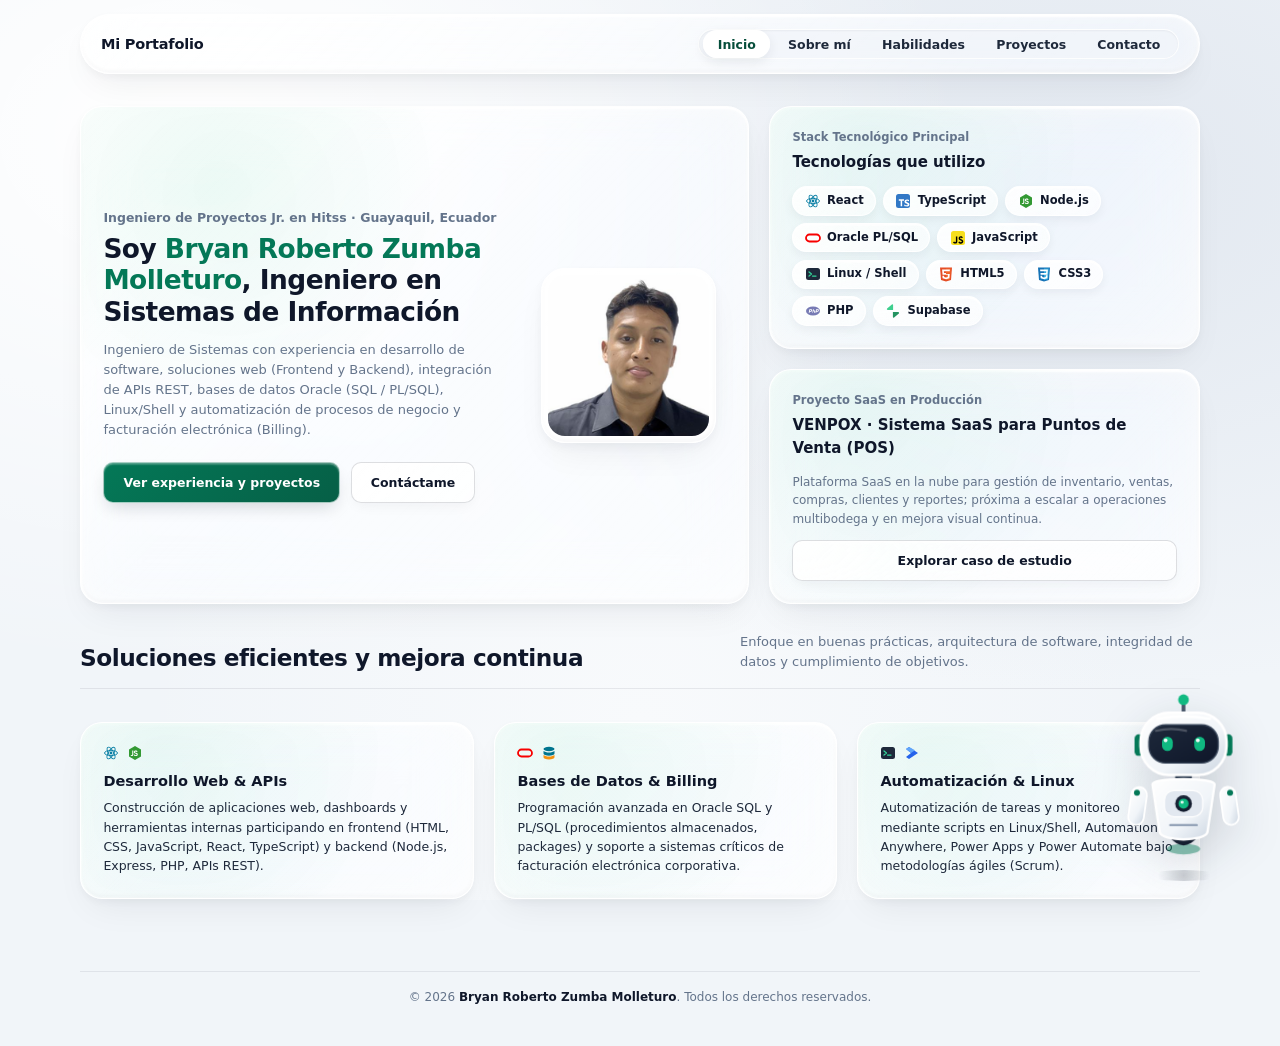
==== index.html @ f0f78675 "Publicacion de primera version de portafolio personal" ====
<!DOCTYPE html>
<html lang="es">

<head>
  <meta charset="UTF-8">
  <meta name="viewport" content="width=device-width, initial-scale=1.0">
  <title>Inicio | Bryan Zumba - Ingeniero en Sistemas</title>
  <!-- Hojas de estilo compartidas en todas las páginas -->
  <link rel="stylesheet" href="css/global.css">
  <link rel="stylesheet" href="css/pages.css">
</head>

<body>

  <!-- ====================================================================
       ENCABEZADO Y MENÚ DE NAVEGACIÓN (Idéntico en las 5 páginas)
       ==================================================================== -->
  <header class="site-header">
    <nav class="navbar container" aria-label="Navegación principal">
      <a href="index.html" class="logo">Mi Portafolio</a>

      <!-- Botón menú hamburguesa para dispositivos móviles -->
      <button class="menu-toggle" id="menu-toggle" aria-label="Abrir menú" aria-expanded="false">
        <i class="icon icon-menu" aria-hidden="true"></i>
      </button>

      <!-- Lista de enlaces a las 5 vistas del proyecto -->
      <ul class="nav-menu" id="nav-menu">
        <li><a href="index.html" class="nav-link active">Inicio</a></li>
        <li><a href="about.html" class="nav-link">Sobre mí</a></li>
        <li><a href="skills.html" class="nav-link">Habilidades</a></li>
        <li><a href="projects.html" class="nav-link">Proyectos</a></li>
        <li><a href="contact.html" class="nav-link">Contacto</a></li>
      </ul>
    </nav>
  </header>

  <!-- ====================================================================
       CONTENIDO PRINCIPAL DE LA PÁGINA DE INICIO (DISEÑO BENTO GRID)
       ==================================================================== -->
  <main class="container">
    <!-- Fila Superior del Bento Grid -->
    <section class="bento-hero-grid">
      <!-- Módulo Bento Principal: Presentación y Foto de Perfil -->
      <article class="bento-card bento-main-profile">
        <div class="hero-content">
          <p class="hero-role-sub">Ingeniero de Proyectos Jr. en Hitss · Guayaquil, Ecuador</p>
          <h1 class="hero-title">Soy <span>Bryan Roberto Zumba Molleturo</span>, Ingeniero en Sistemas de Información</h1>
          <p class="hero-description">
            Ingeniero de Sistemas con experiencia en desarrollo de software, soluciones web (Frontend y Backend),
            integración de APIs REST, bases de datos Oracle (SQL / PL/SQL), Linux/Shell y automatización de procesos
            de negocio y facturación electrónica (Billing).
          </p>
          <div class="hero-actions">
            <a href="projects.html" class="btn btn-primary">Ver experiencia y proyectos</a>
            <a href="contact.html" class="btn btn-outline">Contáctame</a>
          </div>
        </div>

        <div class="hero-visual">
          <img src="assets/img/FOTOPERFIL.png" alt="Ilustración de perfil de Bryan Roberto Zumba Molleturo"
            class="hero-avatar">
        </div>
      </article>

      <!-- Columna Derecha del Bento: Stack Principal con Logos + Proyecto Destacado -->
      <div class="bento-side-column">
        <article class="bento-card">
          <p class="bento-label">Stack Tecnológico Principal</p>
          <h2 class="bento-title">Tecnologías que utilizo</h2>
          <div class="tech-Wall">
            <span class="badge"><i class="tech-logo logo-react"></i> React</span>
            <span class="badge"><i class="tech-logo logo-ts"></i> TypeScript</span>
            <span class="badge"><i class="tech-logo logo-node"></i> Node.js</span>
            <span class="badge"><i class="tech-logo logo-oracle"></i> Oracle PL/SQL</span>
            <span class="badge"><i class="tech-logo logo-js"></i> JavaScript</span>
            <span class="badge"><i class="tech-logo logo-linux"></i> Linux / Shell</span>
            <span class="badge"><i class="tech-logo logo-html"></i> HTML5</span>
            <span class="badge"><i class="tech-logo logo-css"></i> CSS3</span>
            <span class="badge"><i class="tech-logo logo-php"></i> PHP</span>
            <span class="badge"><i class="tech-logo logo-supabase"></i> Supabase</span>
          </div>
        </article>

        <article class="bento-card">
          <p class="bento-label">Proyecto SaaS en Producción</p>
          <h2 class="bento-title">VENPOX · Sistema SaaS para Puntos de Venta (POS)</h2>
          <p style="font-size: 12px; color: var(--color-text-muted); margin-bottom: 0.75rem;">
            Plataforma SaaS en la nube para gestión de inventario, ventas, compras, clientes y reportes; próxima a escalar a operaciones multibodega y en mejora visual continua.
          </p>
          <a href="projects.html" class="btn btn-outline" style="width: 100%;">Explorar caso de estudio</a>
        </article>
      </div>
    </section>

    <!-- Fila Inferior del Bento: 3 Áreas de Especialidad -->
    <section class="section" style="padding-top: 0.5rem;">
      <div class="section-header">
        <h2 class="section-title">Soluciones eficientes y mejora continua</h2>
        <p class="section-subtitle">
          Enfoque en buenas prácticas, arquitectura de software, integridad de datos y cumplimiento de objetivos.
        </p>
      </div>

      <div class="highlights-grid">
        <article class="highlight-card">
          <div class="highlight-top">
            <i class="tech-logo logo-react"></i>
            <i class="tech-logo logo-node"></i>
          </div>
          <h3 class="highlight-title">Desarrollo Web & APIs</h3>
          <p>
            Construcción de aplicaciones web, dashboards y herramientas internas participando en frontend
            (HTML, CSS, JavaScript, React, TypeScript) y backend (Node.js, Express, PHP, APIs REST).
          </p>
        </article>

        <article class="highlight-card">
          <div class="highlight-top">
            <i class="tech-logo logo-oracle"></i>
            <i class="tech-logo logo-mysql"></i>
          </div>
          <h3 class="highlight-title">Bases de Datos & Billing</h3>
          <p>
            Programación avanzada en Oracle SQL y PL/SQL (procedimientos almacenados, packages) y soporte
            a sistemas críticos de facturación electrónica corporativa.
          </p>
        </article>

        <article class="highlight-card">
          <div class="highlight-top">
            <i class="tech-logo logo-linux"></i>
            <i class="tech-logo logo-power"></i>
          </div>
          <h3 class="highlight-title">Automatización & Linux</h3>
          <p>
            Automatización de tareas y monitoreo mediante scripts en Linux/Shell, Automation Anywhere,
            Power Apps y Power Automate bajo metodologías ágiles (Scrum).
          </p>
        </article>
      </div>
    </section>
  </main>

  <!-- ====================================================================
       PIE DE PÁGINA (Idéntico en las 5 páginas)
       ==================================================================== -->
  <footer class="site-footer">
    <div class="container footer-content">
      <p>© <span id="current-year"></span> <strong>Bryan Roberto Zumba Molleturo</strong>. Todos los derechos reservados.</p>
    </div>
  </footer>

  <!-- Script global compartido -->
  <script src="js/main.js"></script>
</body>

</html>
---- css/global.css ----
/* ==========================================================================
   GLOBAL.CSS - Diseño Editorial / Bento Liquid Glass + Logos de Tecnologías
   Escala tipográfica compacta (PC: 13.5px | Móvil: 12px base, 14px títulos, 10px menores)
   ========================================================================== */

/* --------------------------------------------------------------------------
   1. VARIABLES CSS (Custom Properties)
   -------------------------------------------------------------------------- */
:root {
  /* Fondo y textos neutros limpios */
  --color-bg: #f1f5f9;
  --color-secondary: #0f172a;
  --color-text: #1e293b;
  --color-text-muted: #64748b;

  /* Acentos Esmeralda sobrios (sin efecto neón) */
  --color-primary: #047857;
  --color-primary-bright: #059669;
  --color-primary-dark: #064e3b;
  --color-primary-light: rgba(4, 120, 87, 0.08);

  /* Superficies iOS Liquid Glass (Cristal blanco translúcido neutro) */
  --glass-surface: linear-gradient(
    135deg,
    rgba(255, 255, 255, 0.78) 0%,
    rgba(255, 255, 255, 0.50) 55%,
    rgba(255, 255, 255, 0.68) 100%
  );
  --glass-surface-hover: linear-gradient(
    135deg,
    rgba(255, 255, 255, 0.90) 0%,
    rgba(255, 255, 255, 0.65) 55%,
    rgba(240, 253, 244, 0.78) 100%
  );
  --glass-pill: linear-gradient(
    135deg,
    rgba(255, 255, 255, 0.88) 0%,
    rgba(255, 255, 255, 0.60) 100%
  );
  --glass-border-outer: rgba(255, 255, 255, 0.94);
  --glass-blur: blur(26px) saturate(190%);

  /* Bisel 3D de Cristal Líquido iOS */
  --glass-rim-3d:
    0 16px 36px -12px rgba(15, 23, 42, 0.08),
    0 4px 10px rgba(15, 23, 42, 0.04),
    inset 0 2px 2px rgba(255, 255, 255, 1),
    inset 1.5px 0 2px rgba(255, 255, 255, 0.85),
    inset 0 -2px 4px rgba(15, 23, 42, 0.04),
    inset -1px -1px 2px rgba(255, 255, 255, 0.8),
    inset 0 0 20px rgba(255, 255, 255, 0.45);

  --glass-rim-3d-hover:
    0 22px 44px -12px rgba(15, 23, 42, 0.12),
    0 6px 16px rgba(15, 23, 42, 0.06),
    inset 0 2.5px 3px rgba(255, 255, 255, 1),
    inset 2px 0 2px rgba(255, 255, 255, 0.95),
    inset 0 -2px 4px rgba(15, 23, 42, 0.05),
    inset -1.5px -1.5px 3px rgba(255, 255, 255, 0.9),
    inset 0 0 26px rgba(255, 255, 255, 0.65);

  /* Colores de canales y estados */
  --color-whatsapp: #16a34a;
  --color-linkedin: #0a66c2;
  --color-email: #ea580c;
  --color-success: #065f46;
  --color-error: #b91c1c;

  /* Tipografía */
  --font-main: -apple-system, BlinkMacSystemFont, 'SF Pro Display', 'Segoe UI', system-ui, sans-serif;

  /* Medidas y bordes curvos */
  --max-width: 1120px;
  --radius-sm: 12px;
  --radius-md: 22px;
  --radius-lg: 28px;
  --transition: all 0.28s cubic-bezier(0.22, 1, 0.36, 1);
}

/* --------------------------------------------------------------------------
   2. RESET Y FONDO NEUTRO LIMPIO
   -------------------------------------------------------------------------- */
* {
  margin: 0;
  padding: 0;
  box-sizing: border-box;
}

html {
  scroll-behavior: smooth;
}

body {
  font-family: var(--font-main);
  font-size: 13.5px;
  background-color: var(--color-bg);
  background-image:
    radial-gradient(at 15% 15%, #ffffff 0px, transparent 50%),
    radial-gradient(at 85% 20%, #e2e8f0 0px, transparent 50%),
    radial-gradient(at 50% 80%, #f8fafc 0px, transparent 55%);
  background-attachment: fixed;
  color: var(--color-text);
  line-height: 1.55;
  display: flex;
  flex-direction: column;
  min-height: 100vh;
  position: relative;
  overflow-x: hidden;
}

main {
  flex: 1;
}

img {
  max-width: 100%;
  display: block;
}

a {
  text-decoration: none;
  color: inherit;
  transition: var(--transition);
}

ul {
  list-style: none;
}

.container {
  width: 90%;
  max-width: var(--max-width);
  margin: 0 auto;
}

.section {
  padding: 2.5rem 0 3.5rem 0;
}

/* --------------------------------------------------------------------------
   3. ICONOS UI (<i class="icon ..."></i>) Y LOGOS DE TECNOLOGÍAS (<i class="tech-logo ..."></i>)
   -------------------------------------------------------------------------- */
i.icon {
  display: inline-block;
  width: 1.15em;
  height: 1.15em;
  vertical-align: -0.2em;
  background-color: currentColor;
  -webkit-mask-repeat: no-repeat;
  mask-repeat: no-repeat;
  -webkit-mask-position: center;
  mask-position: center;
  -webkit-mask-size: contain;
  mask-size: contain;
  flex-shrink: 0;
}

i.icon-menu {
  -webkit-mask-image: url("data:image/svg+xml,%3Csvg xmlns='http://www.w3.org/2000/svg' viewBox='0 0 24 24' fill='none' stroke='black' stroke-width='2.3' stroke-linecap='round'%3E%3Cpath d='M4 7h16M4 12h16M4 17h16'/%3E%3C/svg%3E");
  mask-image: url("data:image/svg+xml,%3Csvg xmlns='http://www.w3.org/2000/svg' viewBox='0 0 24 24' fill='none' stroke='black' stroke-width='2.3' stroke-linecap='round'%3E%3Cpath d='M4 7h16M4 12h16M4 17h16'/%3E%3C/svg%3E");
}

i.icon-close {
  -webkit-mask-image: url("data:image/svg+xml,%3Csvg xmlns='http://www.w3.org/2000/svg' viewBox='0 0 24 24' fill='none' stroke='black' stroke-width='2.3' stroke-linecap='round'%3E%3Cpath d='M6 6l12 12M18 6L6 18'/%3E%3C/svg%3E");
  mask-image: url("data:image/svg+xml,%3Csvg xmlns='http://www.w3.org/2000/svg' viewBox='0 0 24 24' fill='none' stroke='black' stroke-width='2.3' stroke-linecap='round'%3E%3Cpath d='M6 6l12 12M18 6L6 18'/%3E%3C/svg%3E");
}

i.icon-location {
  -webkit-mask-image: url("data:image/svg+xml,%3Csvg xmlns='http://www.w3.org/2000/svg' viewBox='0 0 24 24' fill='none' stroke='black' stroke-width='2.1' stroke-linecap='round' stroke-linejoin='round'%3E%3Cpath d='M12 21s-7-5.7-7-11a7 7 0 1 1 14 0c0 5.3-7 11-7 11z'/%3E%3Ccircle cx='12' cy='10' r='2.5'/%3E%3C/svg%3E");
  mask-image: url("data:image/svg+xml,%3Csvg xmlns='http://www.w3.org/2000/svg' viewBox='0 0 24 24' fill='none' stroke='black' stroke-width='2.1' stroke-linecap='round' stroke-linejoin='round'%3E%3Cpath d='M12 21s-7-5.7-7-11a7 7 0 1 1 14 0c0 5.3-7 11-7 11z'/%3E%3Ccircle cx='12' cy='10' r='2.5'/%3E%3C/svg%3E");
}

i.icon-globe {
  -webkit-mask-image: url("data:image/svg+xml,%3Csvg xmlns='http://www.w3.org/2000/svg' viewBox='0 0 24 24' fill='none' stroke='black' stroke-width='2' stroke-linecap='round' stroke-linejoin='round'%3E%3Ccircle cx='12' cy='12' r='9'/%3E%3Cpath d='M3.6 9h16.8M3.6 15h16.8M12 3a14 14 0 0 1 0 18M12 3a14 14 0 0 0 0 18'/%3E%3C/svg%3E");
  mask-image: url("data:image/svg+xml,%3Csvg xmlns='http://www.w3.org/2000/svg' viewBox='0 0 24 24' fill='none' stroke='black' stroke-width='2' stroke-linecap='round' stroke-linejoin='round'%3E%3Ccircle cx='12' cy='12' r='9'/%3E%3Cpath d='M3.6 9h16.8M3.6 15h16.8M12 3a14 14 0 0 1 0 18M12 3a14 14 0 0 0 0 18'/%3E%3C/svg%3E");
}

i.icon-bolt {
  -webkit-mask-image: url("data:image/svg+xml,%3Csvg xmlns='http://www.w3.org/2000/svg' viewBox='0 0 24 24' fill='none' stroke='black' stroke-width='2.1' stroke-linecap='round' stroke-linejoin='round'%3E%3Cpolygon points='13 2 3 14 12 14 11 22 21 10 12 10 13 2'/%3E%3C/svg%3E");
  mask-image: url("data:image/svg+xml,%3Csvg xmlns='http://www.w3.org/2000/svg' viewBox='0 0 24 24' fill='none' stroke='black' stroke-width='2.1' stroke-linecap='round' stroke-linejoin='round'%3E%3Cpolygon points='13 2 3 14 12 14 11 22 21 10 12 10 13 2'/%3E%3C/svg%3E");
}

i.icon-whatsapp {
  -webkit-mask-image: url("data:image/svg+xml,%3Csvg xmlns='http://www.w3.org/2000/svg' viewBox='0 0 24 24' fill='none' stroke='black' stroke-width='2' stroke-linecap='round' stroke-linejoin='round'%3E%3Cpath d='M3 21l1.65-3.8a9 9 0 1 1 3.4 2.9L3 21'/%3E%3Cpath d='M9 10a.5.5 0 0 0 1 0V9a.5.5 0 0 0-1 0v1a5 5 0 0 0 5 5h1a.5.5 0 0 0 0-1h-1a.5.5 0 0 0 0 1'/%3E%3C/svg%3E");
  mask-image: url("data:image/svg+xml,%3Csvg xmlns='http://www.w3.org/2000/svg' viewBox='0 0 24 24' fill='none' stroke='black' stroke-width='2' stroke-linecap='round' stroke-linejoin='round'%3E%3Cpath d='M3 21l1.65-3.8a9 9 0 1 1 3.4 2.9L3 21'/%3E%3Cpath d='M9 10a.5.5 0 0 0 1 0V9a.5.5 0 0 0-1 0v1a5 5 0 0 0 5 5h1a.5.5 0 0 0 0-1h-1a.5.5 0 0 0 0 1'/%3E%3C/svg%3E");
}

i.icon-linkedin {
  -webkit-mask-image: url("data:image/svg+xml,%3Csvg xmlns='http://www.w3.org/2000/svg' viewBox='0 0 24 24' fill='none' stroke='black' stroke-width='2.1' stroke-linecap='round' stroke-linejoin='round'%3E%3Cpath d='M16 8a6 6 0 0 1 6 6v7h-4v-7a2 2 0 0 0-2-2 2 2 0 0 0-2 2v7h-4v-7a6 6 0 0 1 6-6z'/%3E%3Crect x='2' y='9' width='4' height='12'/%3E%3Ccircle cx='4' cy='4' r='2'/%3E%3C/svg%3E");
  mask-image: url("data:image/svg+xml,%3Csvg xmlns='http://www.w3.org/2000/svg' viewBox='0 0 24 24' fill='none' stroke='black' stroke-width='2.1' stroke-linecap='round' stroke-linejoin='round'%3E%3Cpath d='M16 8a6 6 0 0 1 6 6v7h-4v-7a2 2 0 0 0-2-2 2 2 0 0 0-2 2v7h-4v-7a6 6 0 0 1 6-6z'/%3E%3Crect x='2' y='9' width='4' height='12'/%3E%3Ccircle cx='4' cy='4' r='2'/%3E%3C/svg%3E");
}

i.icon-mail {
  -webkit-mask-image: url("data:image/svg+xml,%3Csvg xmlns='http://www.w3.org/2000/svg' viewBox='0 0 24 24' fill='none' stroke='black' stroke-width='2' stroke-linecap='round' stroke-linejoin='round'%3E%3Crect x='2' y='4' width='20' height='16' rx='3'/%3E%3Cpath d='m22 7-10 6L2 7'/%3E%3C/svg%3E");
  mask-image: url("data:image/svg+xml,%3Csvg xmlns='http://www.w3.org/2000/svg' viewBox='0 0 24 24' fill='none' stroke='black' stroke-width='2' stroke-linecap='round' stroke-linejoin='round'%3E%3Crect x='2' y='4' width='20' height='16' rx='3'/%3E%3Cpath d='m22 7-10 6L2 7'/%3E%3C/svg%3E");
}

i.icon-chevron-left {
  -webkit-mask-image: url("data:image/svg+xml,%3Csvg xmlns='http://www.w3.org/2000/svg' viewBox='0 0 24 24' fill='none' stroke='black' stroke-width='2.4' stroke-linecap='round' stroke-linejoin='round'%3E%3Cpath d='m15 18-6-6 6-6'/%3E%3C/svg%3E");
  mask-image: url("data:image/svg+xml,%3Csvg xmlns='http://www.w3.org/2000/svg' viewBox='0 0 24 24' fill='none' stroke='black' stroke-width='2.4' stroke-linecap='round' stroke-linejoin='round'%3E%3Cpath d='m15 18-6-6 6-6'/%3E%3C/svg%3E");
}

i.icon-chevron-right {
  -webkit-mask-image: url("data:image/svg+xml,%3Csvg xmlns='http://www.w3.org/2000/svg' viewBox='0 0 24 24' fill='none' stroke='black' stroke-width='2.4' stroke-linecap='round' stroke-linejoin='round'%3E%3Cpath d='m9 18 6-6-6-6'/%3E%3C/svg%3E");
  mask-image: url("data:image/svg+xml,%3Csvg xmlns='http://www.w3.org/2000/svg' viewBox='0 0 24 24' fill='none' stroke='black' stroke-width='2.4' stroke-linecap='round' stroke-linejoin='round'%3E%3Cpath d='m9 18 6-6-6-6'/%3E%3C/svg%3E");
}

/* Logos vectoriales a color para cada tecnología (<i class="tech-logo ..."></i>) */
i.tech-logo {
  display: inline-block;
  width: 16px;
  height: 16px;
  vertical-align: -0.25em;
  background-repeat: no-repeat;
  background-position: center;
  background-size: contain;
  flex-shrink: 0;
}

/* HTML5 */
i.logo-html {
  background-image: url("data:image/svg+xml,%3Csvg xmlns='http://www.w3.org/2000/svg' viewBox='0 0 32 32'%3E%3Cpath fill='%23E44D26' d='M6 28L4 3h24l-2 25-10 3-10-3z'/%3E%3Cpath fill='%23F16529' d='M16 28.5l8-2.2 1.7-21.3H16v23.5z'/%3E%3Cpath fill='%23FFF' d='M16 14h-4l-.3-3.5H16V7H8.2l.9 10.5H16V14zm0 9l-3.6-1-.2-2.5H8.8l.4 5.2 6.8 1.9V23zm0-9v3.5h3.8l-.4 4.5-3.4 1v3.6l6.8-1.9.7-8.7H16zm0-7v3.5h7.5l.3-3.5H16z'/%3E%3C/svg%3E");
}

/* CSS3 */
i.logo-css {
  background-image: url("data:image/svg+xml,%3Csvg xmlns='http://www.w3.org/2000/svg' viewBox='0 0 32 32'%3E%3Cpath fill='%231572B6' d='M6 28L4 3h24l-2 25-10 3-10-3z'/%3E%3Cpath fill='%2333A9DC' d='M16 28.5l8-2.2 1.7-21.3H16v23.5z'/%3E%3Cpath fill='%23FFF' d='M16 14h4.2l.3-3.5H16V7h7.8l-.8 10.5H16V14zm0 9l3.5-1 .3-3.5h3.4l-.5 6.2-6.7 1.9V23zm0-9v3.5H9.2l-.3-3.5H16zm0 9v3.6l-6.7-1.9-.4-5.2h3.4l.2 2.5 3.5 1zM16 7v3.5H8.5L8.2 7H16z'/%3E%3C/svg%3E");
}

/* JavaScript */
i.logo-js {
  background-image: url("data:image/svg+xml,%3Csvg xmlns='http://www.w3.org/2000/svg' viewBox='0 0 32 32'%3E%3Crect width='28' height='28' x='2' y='2' rx='5' fill='%23F7DF1E'/%3E%3Cpath fill='%23000' d='M18.8 22.8c.6 1 1.4 1.7 2.8 1.7 1.2 0 2-.6 2-1.4 0-1-.8-1.3-2.1-1.9l-.7-.3c-2.1-.9-3.5-2-3.5-4.4 0-2.2 1.7-3.9 4.3-3.9 1.9 0 3.2.7 4.2 2.4l-2.3 1.5c-.5-.9-1-1.3-1.9-1.3-.9 0-1.4.6-1.4 1.3 0 .9.5 1.3 1.8 1.8l.7.3c2.5 1.1 3.9 2.2 3.9 4.6 0 2.6-2.1 4.1-4.8 4.1-2.7 0-4.4-1.3-5.3-3l2.3-1.5zm-10.3.3c.4.8.8 1.4 1.8 1.4.9 0 1.5-.4 1.5-1.8V13h2.8v9.8c0 3-1.7 4.4-4.3 4.4-2.3 0-3.6-1.2-4.3-2.6l2.5-1.5z'/%3E%3C/svg%3E");
}

/* TypeScript */
i.logo-ts {
  background-image: url("data:image/svg+xml,%3Csvg xmlns='http://www.w3.org/2000/svg' viewBox='0 0 32 32'%3E%3Crect width='28' height='28' x='2' y='2' rx='5' fill='%233178C6'/%3E%3Cpath fill='%23FFF' d='M18.6 23.1v3c.6.3 1.4.5 2.3.6.9.1 1.8.2 2.7.2 1 0 1.9-.1 2.7-.4.8-.3 1.4-.7 1.9-1.3.5-.6.7-1.4.7-2.3 0-.7-.1-1.3-.4-1.8-.3-.5-.7-.9-1.2-1.3-.5-.3-1.2-.7-2.1-1l-1.1-.4c-.6-.2-1-.5-1.3-.7-.2-.2-.4-.5-.4-.9 0-.4.2-.7.5-.9.3-.2.8-.3 1.4-.3.7 0 1.4.1 2 .3.6.2 1.2.4 1.7.8v-2.9c-.5-.2-1.1-.4-1.8-.5-.7-.1-1.5-.2-2.3-.2-1.5 0-2.7.4-3.6 1.1-.9.7-1.3 1.7-1.3 3 0 1 .3 1.8.8 2.4.6.6 1.4 1.2 2.6 1.6l1.1.4c.7.2 1.1.5 1.4.7.3.2.4.6.4 1 0 .4-.2.8-.5 1-.4.2-.9.4-1.7.4-.8 0-1.6-.1-2.3-.4-.8-.3-1.4-.6-2-1.1zm-11-7.8h3.7v11.3h3V15.3H18v-2.6H7.6v2.6z'/%3E%3C/svg%3E");
}

/* React */
i.logo-react {
  background-image: url("data:image/svg+xml,%3Csvg xmlns='http://www.w3.org/2000/svg' viewBox='0 0 32 32'%3E%3Ccircle cx='16' cy='16' r='2.8' fill='%23087EA4'/%3E%3Cg fill='none' stroke='%23087EA4' stroke-width='1.8'%3E%3Cellipse rx='13' ry='5.2' cx='16' cy='16'/%3E%3Cellipse rx='13' ry='5.2' cx='16' cy='16' transform='rotate(60 16 16)'/%3E%3Cellipse rx='13' ry='5.2' cx='16' cy='16' transform='rotate(120 16 16)'/%3E%3C/g%3E%3C/svg%3E");
}

/* Tailwind CSS */
i.logo-tailwind {
  background-image: url("data:image/svg+xml,%3Csvg xmlns='http://www.w3.org/2000/svg' viewBox='0 0 32 32'%3E%3Cpath fill='%2306B6D4' d='M16 8c-4.3 0-7 2.1-8 6.3 1.6-2.1 3.5-2.9 5.6-2.4 1.2.3 2.1 1.2 3.1 2.2 1.6 1.6 3.4 3.4 7.3 3.4 4.3 0 7-2.1 8-6.3-1.6 2.1-3.5 2.9-5.6 2.4-1.2-.3-2.1-1.2-3.1-2.2C21.7 9.8 19.9 8 16 8zM8 17.5c-4.3 0-7 2.1-8 6.3 1.6-2.1 3.5-2.9 5.6-2.4 1.2.3 2.1 1.2 3.1 2.2 1.6 1.6 3.4 3.4 7.3 3.4 4.3 0 7-2.1 8-6.3-1.6 2.1-3.5 2.9-5.6 2.4-1.2-.3-2.1-1.2-3.1-2.2-1.6-1.6-3.4-3.4-7.3-3.4z'/%3E%3C/svg%3E");
}

/* Node.js */
i.logo-node {
  background-image: url("data:image/svg+xml,%3Csvg xmlns='http://www.w3.org/2000/svg' viewBox='0 0 32 32'%3E%3Cpath fill='%23339933' d='M16 2L4 9v14l12 7 12-7V9L16 2z'/%3E%3Cpath fill='%23FFF' d='M17.5 22c-2.2 0-3.6-1-4.1-2.7l2-.5c.3 1 1 1.5 2.1 1.5 1.2 0 1.9-.5 1.9-1.4 0-.7-.5-1.1-1.8-1.4l-1-.3c-1.9-.5-2.9-1.4-2.9-3 0-1.8 1.5-3.1 3.7-3.1 1.9 0 3.3.9 3.8 2.5l-1.9.6c-.3-.9-.9-1.4-1.9-1.4-1 0-1.7.5-1.7 1.3 0 .7.5 1 1.7 1.3l1 .3c2.1.5 3.1 1.4 3.1 3.1 0 2-1.6 3.2-4 3.2zm-7-10.8h2v7.6c0 2.2-1.2 3.4-3.2 3.4-.7 0-1.3-.1-1.8-.4l.4-1.6c.3.2.7.3 1.1.3.9 0 1.5-.5 1.5-1.6v-7.7z'/%3E%3C/svg%3E");
}

/* APIs REST / Express */
i.logo-api {
  background-image: url("data:image/svg+xml,%3Csvg xmlns='http://www.w3.org/2000/svg' viewBox='0 0 32 32'%3E%3Crect width='28' height='28' x='2' y='2' rx='6' fill='%230F172A'/%3E%3Cpath fill='none' stroke='%2310B981' stroke-width='2.4' stroke-linecap='round' stroke-linejoin='round' d='M11 11l-5 5 5 5m10-10l5 5-5 5m-3-12l-4 14'/%3E%3C/svg%3E");
}

/* PHP */
i.logo-php {
  background-image: url("data:image/svg+xml,%3Csvg xmlns='http://www.w3.org/2000/svg' viewBox='0 0 32 32'%3E%3Cellipse cx='16' cy='16' rx='14' ry='9' fill='%23777BB4'/%3E%3Cpath fill='%23FFF' d='M7.5 19.5l1.3-7h3.2c1.6 0 2.5.9 2.2 2.4-.3 1.6-1.4 2.5-3.1 2.5H9.6l-.4 2.1H7.5zm2.4-3.5h1.1c.8 0 1.3-.4 1.5-1.1.1-.7-.2-1.1-1-1.1h-1.1L9.9 16zm4.8 3.5l1.3-7h1.7l-.5 2.5h1.6c1.3 0 1.9.7 1.6 2l-.5 2.5h-1.8l.4-2.2c.1-.6-.1-.9-.7-.9h-1.3l-.6 3.1h-1.2zm6.2 0l1.3-7h3.2c1.6 0 2.5.9 2.2 2.4-.3 1.6-1.4 2.5-3.1 2.5H23l-.4 2.1h-1.7zm2.4-3.5h1.1c.8 0 1.3-.4 1.5-1.1.1-.7-.2-1.1-1-1.1h-1.1l-.5 2.2z'/%3E%3C/svg%3E");
}

/* Java */
i.logo-java {
  background-image: url("data:image/svg+xml,%3Csvg xmlns='http://www.w3.org/2000/svg' viewBox='0 0 32 32'%3E%3Cpath fill='%235382A1' d='M11.6 23.2c-2.4.7 1.5 2.1 4.6.8 1.2-.4 2.9-.9 2.9-.9-1.2.6-2.7.9-4.3 1-3.1.2-6.6-.4-3.2-.9zm-1.2-3.4c-2.7.6 1.6 2 5.2.9 1.5-.3 3.1-.9 3.1-.9-1.3.5-2.9.8-4.7.9-3.6.2-6.8-.3-3.6-.9zm11.8 5.9c-3.9 1.1-10.1 1-13.2.2-.8-.2-.3-.6.5-.6 2.8.6 7.8.8 12.2-.2.8-.2 1.1.3.5.6zM23 18.8c1.1-.9 2.2-1.8 1.6-2.5-.5-.6-1.8-.5-2.8-.2l-.4 1.3c.8-.3 1.8-.3 1.8.3 0 .4-.4.8-.9 1.1h.7z'/%3E%3Cpath fill='%23E76F00' d='M17.5 3c1.8 2.2-1.8 4.2-2.7 6.3-.7 1.5.5 3.1 2.1 4.7-.9-1.8-2.8-3.4-1.3-5.6 1.1-1.6 3.5-3.1 1.9-5.4zm-3.6 5.8c-1.5 1.8.8 3.6 1.8 5.2.8 1.2-.2 2.5-.2 2.5s2.1-1.2 1.4-2.9c-.6-1.5-3.3-2.9-3-4.8z'/%3E%3C/svg%3E");
}

/* Python */
i.logo-python {
  background-image: url("data:image/svg+xml,%3Csvg xmlns='http://www.w3.org/2000/svg' viewBox='0 0 32 32'%3E%3Cpath fill='%233776AB' d='M15.8 3c-5.4 0-5.1 2.3-5.1 2.3v2.4h5.2v.8H7.8S3 8.1 3 13.5s4.2 5.2 4.2 5.2h2.5v-2.6s-.1-3.1 3-3.1h5.2s2.9.1 2.9-2.8V5.6S21.3 3 15.8 3zm-2.8 1.6c.5 0 1 .4 1 1s-.4 1-1 1-1-.4-1-1 .5-1 1-1z'/%3E%3Cpath fill='%23FFD43B' d='M16.2 29c5.4 0 5.1-2.3 5.1-2.3v-2.4h-5.2v-.8h8.1s4.8.4 4.8-5-4.2-5.2-4.2-5.2h-2.5v2.6s.1 3.1-3 3.1h-5.2s-2.9-.1-2.9 2.8v4.6s-.5 2.6 5 2.6zm2.8-1.6c-.5 0-1-.4-1-1s.4-1 1-1 1 .4 1 1-.5 1-1 1z'/%3E%3C/svg%3E");
}

/* Oracle SQL & PL/SQL */
i.logo-oracle {
  background-image: url("data:image/svg+xml,%3Csvg xmlns='http://www.w3.org/2000/svg' viewBox='0 0 32 32'%3E%3Crect x='2' y='9' width='28' height='14' rx='7' fill='none' stroke='%23F80000' stroke-width='3.6'/%3E%3C/svg%3E");
}

/* MySQL */
i.logo-mysql {
  background-image: url("data:image/svg+xml,%3Csvg xmlns='http://www.w3.org/2000/svg' viewBox='0 0 32 32'%3E%3Cellipse cx='16' cy='8' rx='11' ry='4.5' fill='%2300758F'/%3E%3Cpath fill='%2300758F' d='M5 12v5c0 2.5 4.9 4.5 11 4.5s11-2 11-4.5v-5c-2.2 1.8-6.3 3-11 3s-8.8-1.2-11-3z'/%3E%3Cpath fill='%23F29111' d='M5 20v4.5C5 27 9.9 29 16 29s11-2 11-4.5V20c-2.2 1.8-6.3 3-11 3s-8.8-1.2-11-3z'/%3E%3C/svg%3E");
}

/* MongoDB */
i.logo-mongodb {
  background-image: url("data:image/svg+xml,%3Csvg xmlns='http://www.w3.org/2000/svg' viewBox='0 0 32 32'%3E%3Cpath fill='%2347A248' d='M16 2c-.5 1.8-7.5 6.8-7.5 14.5 0 6.2 4.6 10.3 6.8 11.5l.7 2 .7-2c2.2-1.2 6.8-5.3 6.8-11.5C23.5 8.8 16.5 3.8 16 2z'/%3E%3Cpath fill='%23A6D8A8' d='M16 5v23' stroke='%23E8F5E9' stroke-width='1.4'/%3E%3C/svg%3E");
}

/* Supabase */
i.logo-supabase {
  background-image: url("data:image/svg+xml,%3Csvg xmlns='http://www.w3.org/2000/svg' viewBox='0 0 32 32'%3E%3Cpath fill='%23249361' d='M18.2 28.8c-.8 1-2.4.4-2.4-.9V18h10.6c1.5 0 2.4 1.8 1.4 3l-9.6 7.8z'/%3E%3Cpath fill='%233ECF8E' d='M13.8 3.2c.8-1 2.4-.4 2.4.9V14H5.6c-1.5 0-2.4-1.8-1.4-3l9.6-7.8z'/%3E%3C/svg%3E");
}

/* Linux / Shell */
i.logo-linux {
  background-image: url("data:image/svg+xml,%3Csvg xmlns='http://www.w3.org/2000/svg' viewBox='0 0 32 32'%3E%3Crect width='28' height='24' x='2' y='4' rx='5' fill='%231E293B'/%3E%3Cpath fill='none' stroke='%2334D399' stroke-width='2.5' stroke-linecap='round' stroke-linejoin='round' d='M8 12l5 4-5 4m7 0h7'/%3E%3C/svg%3E");
}

/* Automation Anywhere / RPA */
i.logo-automation {
  background-image: url("data:image/svg+xml,%3Csvg xmlns='http://www.w3.org/2000/svg' viewBox='0 0 32 32'%3E%3Crect width='28' height='28' x='2' y='2' rx='6' fill='%23EA580C'/%3E%3Cpath fill='%23FFF' d='M16 7l8 18h-3.6l-1.8-4.2h-5.2L11.6 25H8l8-18zm0 5.5L14.2 17h3.6L16 12.5z'/%3E%3C/svg%3E");
}

/* Power Apps & Power Automate */
i.logo-power {
  background-image: url("data:image/svg+xml,%3Csvg xmlns='http://www.w3.org/2000/svg' viewBox='0 0 32 32'%3E%3Cpath fill='%232563EB' d='M4 8l10 8-10 8 6 4 18-12L10 4 4 8z'/%3E%3Cpath fill='%2360A5FA' d='M4 8l10 8 8-5.5L10 4 4 8z'/%3E%3C/svg%3E");
}

/* Arquitectura Hexagonal */
i.logo-arch {
  background-image: url("data:image/svg+xml,%3Csvg xmlns='http://www.w3.org/2000/svg' viewBox='0 0 32 32'%3E%3Cpolygon points='16,2 28,9 28,23 16,30 4,23 4,9' fill='none' stroke='%23047857' stroke-width='3'/%3E%3Cpolygon points='16,8 23,12 23,20 16,24 9,20 9,12' fill='%2310B981'/%3E%3C/svg%3E");
}

/* --------------------------------------------------------------------------
   4. ENCABEZADOS EDITORIALES (Alineados a la izquierda, cero aspecto genérico)
   -------------------------------------------------------------------------- */
.section-header {
  display: flex;
  justify-content: space-between;
  align-items: flex-end;
  flex-wrap: wrap;
  gap: 1rem;
  margin-bottom: 2rem;
  padding-bottom: 1rem;
  border-bottom: 1px solid rgba(15, 23, 42, 0.08);
  text-align: left;
}

.section-tag {
  display: none;
}

.section-title {
  font-size: 1.45rem;
  color: var(--color-secondary);
  line-height: 1.2;
  letter-spacing: -0.02em;
  margin-bottom: 0;
}

.section-subtitle {
  color: var(--color-text-muted);
  font-size: 13px;
  max-width: 460px;
}

/* Botones Liquid Glass sobrios */
.btn {
  display: inline-flex;
  align-items: center;
  justify-content: center;
  gap: 0.45rem;
  padding: 0.6rem 1.2rem;
  border-radius: 10px;
  font-weight: 600;
  font-size: 12.5px;
  cursor: pointer;
  border: 1px solid rgba(255, 255, 255, 0.65);
  transition: var(--transition);
}

.btn-primary {
  background: linear-gradient(135deg, #047857 0%, #065f46 100%);
  color: #ffffff;
  box-shadow:
    0 8px 18px -6px rgba(15, 23, 42, 0.2),
    inset 0 1.5px 1.5px rgba(255, 255, 255, 0.35);
}

.btn-primary:hover {
  background: linear-gradient(135deg, #065f46 0%, #064e3b 100%);
  transform: translateY(-2px);
  box-shadow:
    0 12px 22px -6px rgba(15, 23, 42, 0.26),
    inset 0 1.5px 2px rgba(255, 255, 255, 0.45);
}

.btn-outline {
  background: var(--glass-pill);
  backdrop-filter: var(--glass-blur);
  -webkit-backdrop-filter: var(--glass-blur);
  border: 1px solid rgba(15, 23, 42, 0.14);
  color: var(--color-secondary);
  box-shadow:
    0 6px 14px -4px rgba(15, 23, 42, 0.05),
    inset 0 1.5px 1.5px rgba(255, 255, 255, 0.95);
}

.btn-outline:hover {
  background: rgba(255, 255, 255, 0.95);
  border-color: var(--color-primary);
  color: var(--color-primary-dark);
  transform: translateY(-2px);
}

/* Badges de cristal líquido con soporte para logo de tecnología */
.badge {
  display: inline-flex;
  align-items: center;
  gap: 0.4rem;
  background: var(--glass-pill);
  backdrop-filter: blur(14px);
  -webkit-backdrop-filter: blur(14px);
  border: 1px solid rgba(255, 255, 255, 0.95);
  box-shadow:
    0 4px 10px rgba(15, 23, 42, 0.05),
    inset 0 1.5px 1px rgba(255, 255, 255, 1);
  color: var(--color-secondary);
  font-size: 11.5px;
  font-weight: 600;
  padding: 0.3rem 0.7rem;
  border-radius: 999px;
}

.badge i.icon {
  color: var(--color-primary);
}

/* --------------------------------------------------------------------------
   5. ENCABEZADO FLOTANTE ESTILO iOS LIQUID GLASS
   -------------------------------------------------------------------------- */
.site-header {
  position: sticky;
  top: 14px;
  z-index: 100;
  width: 92%;
  max-width: var(--max-width);
  margin: 14px auto 0 auto;
  border-radius: 999px;
  background: linear-gradient(
    135deg,
    rgba(255, 255, 255, 0.72) 0%,
    rgba(255, 255, 255, 0.45) 100%
  );
  backdrop-filter: var(--glass-blur);
  -webkit-backdrop-filter: var(--glass-blur);
  border: 1px solid var(--glass-border-outer);
  box-shadow: var(--glass-rim-3d);
}

.navbar {
  display: flex;
  justify-content: space-between;
  align-items: center;
  height: 58px;
  padding: 0 1.25rem;
  width: 100%;
}

.logo {
  display: inline-flex;
  align-items: center;
  font-size: 14.5px;
  font-weight: 700;
  color: var(--color-secondary);
  letter-spacing: -0.2px;
}

.nav-menu {
  display: flex;
  align-items: center;
  gap: 0.25rem;
  background: rgba(241, 245, 249, 0.65);
  padding: 0.25rem;
  border-radius: 999px;
  border: 1px solid rgba(255, 255, 255, 0.85);
  box-shadow: inset 0 1px 2px rgba(15, 23, 42, 0.05);
}

.nav-link {
  font-weight: 600;
  font-size: 12.5px;
  color: var(--color-text);
  padding: 0.35rem 0.85rem;
  border-radius: 999px;
}

.nav-link:hover {
  color: var(--color-primary-dark);
  background: rgba(255, 255, 255, 0.65);
}

.nav-link.active {
  color: var(--color-primary-dark);
  font-weight: 700;
  background: rgba(255, 255, 255, 0.96);
  border: 1px solid rgba(255, 255, 255, 1);
  box-shadow:
    0 4px 12px rgba(15, 23, 42, 0.08),
    inset 0 1.5px 1px rgba(255, 255, 255, 1);
}

.menu-toggle {
  display: none;
  align-items: center;
  justify-content: center;
  width: 42px;
  height: 42px;
  background: var(--glass-pill);
  backdrop-filter: blur(14px);
  -webkit-backdrop-filter: blur(14px);
  border: 1px solid rgba(255, 255, 255, 0.9);
  border-radius: 50%;
  font-size: 1.2rem;
  cursor: pointer;
  color: var(--color-secondary);
  box-shadow: inset 0 1.5px 1px rgba(255, 255, 255, 0.95);
}

/* --------------------------------------------------------------------------
   6. PIE DE PÁGINA (Minimalista, centrado y sutil)
   -------------------------------------------------------------------------- */
.site-footer {
  width: 90%;
  max-width: var(--max-width);
  margin: 1rem auto 1.5rem auto;
  padding: 1rem 0;
  border-top: 1px solid rgba(15, 23, 42, 0.08);
  color: var(--color-text-muted);
  font-size: 12px;
  text-align: center;
}

.footer-content {
  width: 100%;
  margin: 0;
  display: flex;
  justify-content: center;
  align-items: center;
}

.site-footer strong {
  color: var(--color-secondary);
  font-weight: 600;
}

/* --------------------------------------------------------------------------
   7. ANIMACIÓN SCROLL REVEAL (IntersectionObserver en main.js)
   -------------------------------------------------------------------------- */
.reveal-item {
  opacity: 0;
  transform: translateY(18px) scale(0.985);
  transition:
    opacity 0.55s cubic-bezier(0.22, 1, 0.36, 1),
    transform 0.55s cubic-bezier(0.22, 1, 0.36, 1);
  will-change: opacity, transform;
}

.reveal-item.reveal-visible {
  opacity: 1;
  transform: translateY(0) scale(1);
}

/* --------------------------------------------------------------------------
   8. VISOR LIGHTBOX LIQUID GLASS (Para ampliar imágenes de proyectos)
   -------------------------------------------------------------------------- */
.lightbox-overlay {
  position: fixed;
  inset: 0;
  z-index: 999;
  background: rgba(15, 23, 42, 0.55);
  backdrop-filter: blur(18px) saturate(180%);
  -webkit-backdrop-filter: blur(18px) saturate(180%);
  display: flex;
  align-items: center;
  justify-content: center;
  padding: 1.5rem;
  opacity: 0;
  visibility: hidden;
  transition: opacity 0.28s ease, visibility 0.28s ease;
}

.lightbox-overlay.open {
  opacity: 1;
  visibility: visible;
}

.lightbox-content {
  position: relative;
  max-width: 980px;
  width: 95%;
  background: var(--glass-surface-hover);
  backdrop-filter: var(--glass-blur);
  -webkit-backdrop-filter: var(--glass-blur);
  border: 1px solid rgba(255, 255, 255, 0.95);
  border-radius: var(--radius-md);
  box-shadow: 0 28px 60px rgba(15, 23, 42, 0.35);
  padding: 0.85rem;
  transform: scale(0.94) translateY(10px);
  transition: transform 0.3s cubic-bezier(0.22, 1, 0.36, 1);
}

.lightbox-overlay.open .lightbox-content {
  transform: scale(1) translateY(0);
}

.lightbox-header {
  display: flex;
  justify-content: space-between;
  align-items: center;
  padding: 0.25rem 0.5rem 0.65rem 0.5rem;
}

.lightbox-caption {
  font-size: 13px;
  font-weight: 700;
  color: var(--color-secondary);
}

.lightbox-close {
  width: 32px;
  height: 32px;
  border-radius: 50%;
  border: 1px solid rgba(15, 23, 42, 0.12);
  background: rgba(255, 255, 255, 0.9);
  color: var(--color-secondary);
  display: inline-flex;
  align-items: center;
  justify-content: center;
  cursor: pointer;
  transition: var(--transition);
}

.lightbox-close:hover {
  background: var(--color-primary);
  color: #ffffff;
  border-color: var(--color-primary);
}

.lightbox-img {
  width: 100%;
  max-height: 70vh;
  object-fit: contain;
  border-radius: 12px;
  background: #ffffff;
  border: 1px solid rgba(15, 23, 42, 0.08);
}

.lightbox-desc {
  margin-top: 0.6rem;
  padding: 0.5rem 0.65rem;
  font-size: 12px;
  color: var(--color-text-muted);
  background: rgba(255, 255, 255, 0.7);
  border-radius: 8px;
}

/* --------------------------------------------------------------------------
   9. ROBOT DE CUERPO COMPLETO INTERACTIVO (Levitando libre, sin burbuja de chat)
   -------------------------------------------------------------------------- */
.interactive-robot-stage {
  position: fixed;
  bottom: 18px;
  right: 24px;
  z-index: 95;
  width: 145px;
  height: 195px;
  pointer-events: none;
  display: flex;
  flex-direction: column;
  align-items: center;
  justify-content: center;
}

.robot-full-svg {
  width: 145px;
  height: 185px;
  overflow: visible;
  animation: robotHoverFloat 3.4s ease-in-out infinite;
  filter: drop-shadow(0 14px 22px rgba(15, 23, 42, 0.16));
}

@keyframes robotHoverFloat {
  0%, 100% {
    transform: translateY(0);
  }
  50% {
    transform: translateY(-9px);
  }
}

/* Sombra en el suelo que se encoge cuando el robot sube */
.robot-ground-shadow {
  width: 68px;
  height: 11px;
  border-radius: 50%;
  background: radial-gradient(circle, rgba(15, 23, 42, 0.2) 0%, transparent 75%);
  animation: robotShadowPulse 3.4s ease-in-out infinite;
  margin-top: -4px;
}

@keyframes robotShadowPulse {
  0%, 100% {
    transform: scaleX(1);
    opacity: 0.85;
  }
  50% {
    transform: scaleX(0.75);
    opacity: 0.45;
  }
}

.robot-head-group,
.robot-visor-group,
.robot-eyes-group,
.robot-antenna-group,
.robot-torso-group,
.robot-arms-group {
  transition: transform 0.09s ease-out;
  will-change: transform;
  transform-origin: center;
}

/* Parpadeo natural de los ojos LED */
.robot-eye {
  transform-origin: center;
  transition: transform 0.14s ease, fill 0.2s ease;
}

.robot-blinking .robot-eye {
  transform: scaleY(0.1);
}

/* Reacción sutil de energía cuando el cursor pasa sobre botones o enlaces */
.robot-Alert .robot-antenna-light,
.robot-Alert .robot-core-light {
  fill: #34d399;
  filter: drop-shadow(0 0 6px rgba(16, 185, 129, 0.9));
}

.robot-Alert .robot-eye {
  fill: #34d399;
}

@media (max-width: 768px) {
  .interactive-robot-stage {
    bottom: 10px;
    right: 10px;
    width: 95px;
    height: 128px;
  }

  .robot-full-svg {
    width: 95px;
    height: 122px;
  }

  .robot-ground-shadow {
    width: 44px;
  }
}

/* --------------------------------------------------------------------------
   7. DISEÑO RESPONSIVO GLOBAL (Celulares y Tablets)
   -------------------------------------------------------------------------- */
@media (max-width: 768px) {
  body {
    font-size: 12px;
    line-height: 1.5;
  }

  .section {
    padding: 1.75rem 0 2.25rem 0;
  }

  .section-header {
    flex-direction: column;
    align-items: flex-start;
    gap: 0.35rem;
    margin-bottom: 1.35rem;
    padding-bottom: 0.75rem;
  }

  .section-title {
    font-size: 16px;
  }

  .section-subtitle {
    font-size: 12px;
  }

  /* Floating Dock Centrado en Móvil con encabezado "Mi Portafolio" visible */
  .site-header {
    top: 10px;
    width: fit-content;
    max-width: 96%;
    margin: 10px auto 0 auto;
    padding: 0.45rem 0.55rem 0.3rem 0.55rem;
    border-radius: 22px;
  }

  .navbar {
    height: auto;
    padding: 0;
    width: auto;
    flex-direction: column;
    justify-content: center;
    align-items: center;
    gap: 0.3rem;
  }

  .logo {
    display: inline-flex;
    font-size: 12.5px;
    font-weight: 700;
  }

  .menu-toggle {
    display: none !important;
  }

  .nav-menu {
    display: flex !important;
    flex-direction: row;
    position: static;
    width: auto;
    background: rgba(241, 245, 249, 0.65);
    backdrop-filter: none;
    -webkit-backdrop-filter: none;
    border: 1px solid rgba(255, 255, 255, 0.85);
    border-radius: 999px;
    padding: 0.18rem;
    box-shadow: none;
    gap: 0.12rem;
  }

  .nav-link {
    font-size: 10.8px;
    padding: 0.32rem 0.58rem;
    white-space: nowrap;
  }

  .btn {
    font-size: 11px;
    padding: 0.5rem 1rem;
  }

  .badge {
    font-size: 10px;
    padding: 0.22rem 0.55rem;
  }

  i.tech-logo {
    width: 13px;
    height: 13px;
  }

  .site-footer {
    font-size: 10.5px;
    padding: 1.25rem 0;
  }

  .footer-brand {
    font-size: 12px;
  }

  .footer-links {
    font-size: 10.5px;
  }

  .footer-content {
    flex-direction: column;
    text-align: center;
  }
}
---- css/pages.css ----
/* ==========================================================================
   PAGES.CSS - Diseño Bento Grid, Showcase de Proyecto y Matriz de Tecnologías
   ========================================================================== */

/* --------------------------------------------------------------------------
   TARJETAS CON ÓPTICA LIQUID GLASS (Cristal blanco translúcido + bisel 3D)
   -------------------------------------------------------------------------- */
.bento-card,
.highlight-card,
.about-card,
.credential-card,
.skill-category,
.project-card,
.channel-card,
.contact-form-card {
  position: relative;
  overflow: hidden;
  background: var(--glass-surface);
  backdrop-filter: var(--glass-blur);
  -webkit-backdrop-filter: var(--glass-blur);
  border: 1px solid var(--glass-border-outer);
  border-radius: var(--radius-md);
  box-shadow: var(--glass-rim-3d);
  transition: var(--transition);
}

.bento-card::before,
.highlight-card::before,
.about-card::before,
.credential-card::before,
.skill-category::before,
.project-card::before,
.channel-card::before,
.contact-form-card::before {
  content: '';
  position: absolute;
  inset: 0;
  background: radial-gradient(
    460px circle at var(--mouse-x, 20%) var(--mouse-y, 15%),
    rgba(16, 185, 129, 0.08),
    transparent 50%
  );
  pointer-events: none;
  z-index: 0;
}

.bento-card > *,
.highlight-card > *,
.about-card > *,
.credential-card > *,
.skill-category > *,
.project-card > *,
.channel-card > *,
.contact-form-card > * {
  position: relative;
  z-index: 1;
}

.bento-card:hover,
.highlight-card:hover,
.about-card:hover,
.credential-card:hover,
.skill-category:hover,
.project-card:hover,
.channel-card:hover {
  background: var(--glass-surface-hover);
  transform: translateY(-3px);
  box-shadow: var(--glass-rim-3d-hover);
}

/* --------------------------------------------------------------------------
   1. INICIO (index.html) - DISEÑO BENTO GRID ASIMÉTRICO
   -------------------------------------------------------------------------- */
.bento-hero-grid {
  display: grid;
  grid-template-columns: 1.55fr 1fr;
  gap: 1.25rem;
  padding: 2rem 0 1.25rem 0;
}

/* Módulo Bento Principal (Presentación + Foto) */
.bento-main-profile {
  padding: 2rem;
  display: grid;
  grid-template-columns: 1.35fr 0.65fr;
  align-items: center;
  gap: 1.5rem;
}

.hero-role-sub {
  font-size: 12.5px;
  font-weight: 600;
  color: var(--color-text-muted);
  margin-bottom: 0.35rem;
}

.hero-title {
  font-size: 1.65rem;
  color: var(--color-secondary);
  line-height: 1.2;
  margin-bottom: 0.75rem;
  letter-spacing: -0.02em;
}

.hero-title span {
  color: var(--color-primary);
}

.hero-description {
  font-size: 13px;
  color: var(--color-text-muted);
  margin-bottom: 1.35rem;
}

.hero-actions {
  display: flex;
  flex-wrap: wrap;
  gap: 0.65rem;
}

.hero-visual {
  display: flex;
  justify-content: center;
}

.hero-avatar {
  width: 175px;
  height: 175px;
  border-radius: 24px;
  object-fit: cover;
  padding: 6px;
  background: rgba(255, 255, 255, 0.85);
  border: 1px solid rgba(255, 255, 255, 1);
  box-shadow: var(--glass-rim-3d);
}

/* Columna Derecha del Bento en Inicio (Stack Principal + Info Rápida) */
.bento-side-column {
  display: flex;
  flex-direction: column;
  gap: 1.25rem;
}

.bento-card {
  padding: 1.4rem;
}

.bento-label {
  font-size: 11.5px;
  font-weight: 600;
  color: var(--color-text-muted);
  margin-bottom: 0.25rem;
}

.bento-title {
  font-size: 15px;
  font-weight: 700;
  color: var(--color-secondary);
  margin-bottom: 0.75rem;
}

.tech-Wall {
  display: flex;
  flex-wrap: wrap;
  gap: 0.45rem;
}

/* Mosaico inferior de 3 pilares en Inicio */
.highlights-grid {
  display: grid;
  grid-template-columns: 1.15fr 1fr 1fr;
  gap: 1.25rem;
}

.highlight-card {
  padding: 1.4rem;
  font-size: 12.5px;
}

.highlight-top {
  display: flex;
  align-items: center;
  gap: 0.45rem;
  margin-bottom: 0.55rem;
}

.highlight-title {
  font-size: 14.5px;
  font-weight: 700;
  color: var(--color-secondary);
  margin-bottom: 0.35rem;
}

/* --------------------------------------------------------------------------
   2. SOBRE MÍ (about.html) - CREDENCIALES + LÍNEA DE TIEMPO
   -------------------------------------------------------------------------- */
.credentials-strip {
  display: grid;
  grid-template-columns: repeat(3, 1fr);
  gap: 1.15rem;
  margin-bottom: 1.5rem;
}

.credential-card {
  padding: 1.2rem 1.35rem;
  display: flex;
  flex-direction: column;
  justify-content: space-between;
  gap: 0.35rem;
}

.credential-kicker {
  font-size: 11.5px;
  font-weight: 600;
  color: var(--color-text-muted);
}

.credential-title {
  font-size: 14px;
  font-weight: 700;
  color: var(--color-secondary);
}

.credential-sub {
  font-size: 12px;
  color: var(--color-text-muted);
}

.about-grid {
  display: grid;
  grid-template-columns: 0.9fr 1.1fr;
  gap: 1.5rem;
  align-items: start;
}

.about-card {
  padding: 1.5rem;
}

.about-card h3 {
  color: var(--color-secondary);
  font-size: 15px;
  margin-bottom: 0.85rem;
  border-bottom: 1px solid rgba(15, 23, 42, 0.08);
  padding-bottom: 0.45rem;
}

.about-card p {
  font-size: 12.8px;
  margin-bottom: 0.85rem;
}

.timeline-list {
  display: flex;
  flex-direction: column;
  gap: 0.9rem;
}

.timeline-item {
  position: relative;
  border-left: 2px solid var(--color-primary);
  padding: 0.55rem 0.9rem;
  background: rgba(255, 255, 255, 0.55);
  border-radius: 0 var(--radius-sm) var(--radius-sm) 0;
  border-top: 1px solid rgba(255, 255, 255, 0.85);
}

.timeline-date {
  font-size: 11px;
  font-weight: 700;
  color: var(--color-primary-dark);
}

.timeline-role {
  font-size: 13.5px;
  font-weight: 700;
  color: var(--color-secondary);
  margin: 0.1rem 0;
}

.timeline-place {
  font-size: 12px;
  color: var(--color-text-muted);
}

.timeline-item p {
  font-size: 12px;
  margin-bottom: 0;
}

/* --------------------------------------------------------------------------
   3. HABILIDADES (skills.html) - MATRIZ DE TECNOLOGÍAS CON LOGOS (SIN BARRAS)
   -------------------------------------------------------------------------- */
.skills-bento-grid {
  display: grid;
  grid-template-columns: 1fr 1fr;
  gap: 1.35rem;
}

.skill-category {
  padding: 1.5rem;
}

.skill-category.full-width {
  grid-column: 1 / -1;
}

.skill-category-header {
  display: flex;
  justify-content: space-between;
  align-items: center;
  margin-bottom: 1rem;
  padding-bottom: 0.5rem;
  border-bottom: 1px solid rgba(15, 23, 42, 0.08);
}

.skill-category h3 {
  color: var(--color-secondary);
  font-size: 15px;
  margin-bottom: 0;
}

.skill-count {
  font-size: 11px;
  font-weight: 700;
  color: var(--color-primary);
  background: rgba(4, 120, 87, 0.1);
  padding: 0.2rem 0.55rem;
  border-radius: 999px;
}

/* Cuadrícula de tarjetas de tecnología con su logo oficial */
.tech-cards-grid {
  display: grid;
  grid-template-columns: repeat(auto-fill, minmax(175px, 1fr));
  gap: 0.65rem;
}

.tech-item-card {
  display: flex;
  align-items: center;
  gap: 0.65rem;
  padding: 0.6rem 0.75rem;
  background: rgba(255, 255, 255, 0.68);
  border: 1px solid rgba(255, 255, 255, 0.95);
  border-radius: 12px;
  box-shadow: 0 2px 6px rgba(15, 23, 42, 0.03);
  transition: var(--transition);
}

.tech-item-card:hover {
  background: #ffffff;
  border-color: rgba(4, 120, 87, 0.3);
  transform: translateY(-2px);
}

.tech-item-card i.tech-logo {
  width: 22px;
  height: 22px;
}

.tech-item-info {
  display: flex;
  flex-direction: column;
  line-height: 1.25;
}

.tech-item-name {
  font-size: 12.5px;
  font-weight: 700;
  color: var(--color-secondary);
}

.tech-item-tag {
  font-size: 10.5px;
  color: var(--color-text-muted);
}

/* --------------------------------------------------------------------------
   4. PROYECTOS (projects.html) - DISEÑO SHOWCASE HORIZONTAL (CASO DE ESTUDIO)
   -------------------------------------------------------------------------- */
.projects-grid {
  display: flex;
  flex-direction: column;
  gap: 1.75rem;
}

/* Tarjeta horizontal de 2 columnas para que el proyecto luzca como un Caso de Estudio real */
.project-card.showcase-card {
  display: grid;
  grid-template-columns: 1.25fr 1fr;
  align-items: stretch;
}

/* Marco estilo ventana de aplicación para la imagen del proyecto */
.project-preview-frame {
  background: rgba(15, 23, 42, 0.04);
  padding: 1rem;
  display: flex;
  flex-direction: column;
  justify-content: center;
  border-right: 1px solid rgba(255, 255, 255, 0.85);
}

.window-bar {
  display: flex;
  align-items: center;
  gap: 0.4rem;
  background: rgba(255, 255, 255, 0.85);
  padding: 0.4rem 0.75rem;
  border-radius: 10px 10px 0 0;
  border: 1px solid rgba(255, 255, 255, 0.95);
  border-bottom: none;
}

.window-dot {
  width: 8px;
  height: 8px;
  border-radius: 50%;
  background-color: #cbd5e1;
}

.window-dot:nth-child(1) { background-color: #f87171; }
.window-dot:nth-child(2) { background-color: #fbbf24; }
.window-dot:nth-child(3) { background-color: #34d399; }

.window-url {
  margin-left: 0.5rem;
  font-size: 10.5px;
  font-weight: 600;
  color: var(--color-text-muted);
  flex: 1;
  white-space: nowrap;
  overflow: hidden;
  text-overflow: ellipsis;
}

.carousel-counter {
  font-size: 10px;
  font-weight: 700;
  color: var(--color-primary-dark);
  background: rgba(4, 120, 87, 0.1);
  padding: 0.12rem 0.5rem;
  border-radius: 999px;
}

/* Contenedor del Carrusel de Imágenes del Proyecto */
.project-carousel {
  position: relative;
  width: 100%;
  background: #ffffff;
  border-radius: 0 0 10px 10px;
  border: 1px solid rgba(255, 255, 255, 0.95);
  box-shadow: 0 8px 20px rgba(15, 23, 42, 0.06);
  overflow: hidden;
}

.carousel-track {
  position: relative;
  width: 100%;
}

.carousel-slide {
  display: none;
  width: 100%;
  animation: fadeSlide 0.32s ease;
}

.carousel-slide.active {
  display: block;
}

@keyframes fadeSlide {
  from {
    opacity: 0.35;
    transform: scale(0.99);
  }
  to {
    opacity: 1;
    transform: scale(1);
  }
}

.project-img {
  width: 100%;
  height: auto;
  max-height: 290px;
  object-fit: contain;
  background: #ffffff;
  cursor: zoom-in;
  transition: transform 0.28s ease;
}

.project-img:hover {
  transform: scale(1.01);
}

/* Botones Anterior / Siguiente del Carrusel en Cristal Líquido */
.carousel-btn {
  position: absolute;
  top: 50%;
  transform: translateY(-50%);
  z-index: 5;
  width: 32px;
  height: 32px;
  border-radius: 50%;
  background: rgba(255, 255, 255, 0.85);
  backdrop-filter: blur(10px);
  -webkit-backdrop-filter: blur(10px);
  border: 1px solid rgba(15, 23, 42, 0.12);
  box-shadow: 0 4px 12px rgba(15, 23, 42, 0.12);
  color: var(--color-secondary);
  display: inline-flex;
  align-items: center;
  justify-content: center;
  cursor: pointer;
  transition: var(--transition);
}

.carousel-btn:hover {
  background: var(--color-primary);
  color: #ffffff;
  border-color: var(--color-primary);
  transform: translateY(-50%) scale(1.06);
}

.carousel-btn.prev {
  left: 0.6rem;
}

.carousel-btn.next {
  right: 0.6rem;
}

/* Puntos indicadores inferiores del carrusel */
.carousel-dots {
  display: flex;
  justify-content: center;
  align-items: center;
  gap: 0.4rem;
  margin-top: 0.55rem;
}

.carousel-dot {
  width: 7px;
  height: 7px;
  border-radius: 999px;
  border: none;
  background: rgba(15, 23, 42, 0.2);
  cursor: pointer;
  padding: 0;
  transition: var(--transition);
}

.carousel-dot.active {
  width: 20px;
  background: var(--color-primary);
}

/* Pie descriptivo de la captura de pantalla del proyecto */
.project-img-caption {
  margin-top: 0.65rem;
  padding: 0.55rem 0.75rem;
  background: rgba(255, 255, 255, 0.72);
  border: 1px solid rgba(255, 255, 255, 0.92);
  border-radius: 10px;
  font-size: 11.5px;
  color: var(--color-text-muted);
  line-height: 1.45;
}

.project-img-caption strong {
  color: var(--color-secondary);
}

/* Panel desplegable de "Consultar detalles" dentro de la tarjeta del proyecto */
.project-details-drawer {
  grid-column: 1 / -1;
  display: none;
  border-top: 1px solid rgba(15, 23, 42, 0.08);
  background: rgba(255, 255, 255, 0.55);
  padding: 1.35rem 1.75rem;
}

.project-details-drawer.open {
  display: block;
  animation: slideDownDetails 0.28s ease forwards;
}

@keyframes slideDownDetails {
  from {
    opacity: 0;
    transform: translateY(-6px);
  }
  to {
    opacity: 1;
    transform: translateY(0);
  }
}

.details-drawer-grid {
  display: grid;
  grid-template-columns: 1.1fr 0.9fr;
  gap: 1.5rem;
  align-items: start;
}

.details-col h4 {
  font-size: 13.5px;
  font-weight: 700;
  color: var(--color-secondary);
  margin-bottom: 0.5rem;
}

.details-col p {
  font-size: 12.2px;
  color: var(--color-text-muted);
}

.project-body {
  padding: 1.75rem;
  display: flex;
  flex-direction: column;
  justify-content: center;
}

.project-kicker {
  font-size: 11px;
  font-weight: 700;
  text-transform: uppercase;
  letter-spacing: 0.05em;
  color: var(--color-primary);
  margin-bottom: 0.3rem;
}

.project-title {
  font-size: 18px;
  font-weight: 800;
  color: var(--color-secondary);
  margin-bottom: 0.5rem;
}

.project-desc {
  color: var(--color-text-muted);
  font-size: 13px;
  margin-bottom: 1.15rem;
}

.project-tags {
  display: flex;
  flex-wrap: wrap;
  gap: 0.45rem;
  margin-bottom: 1.35rem;
}

.project-links {
  display: flex;
  gap: 0.6rem;
  flex-wrap: wrap;
}

.project-links .btn {
  padding: 0.52rem 0.95rem;
  font-size: 12px;
}

/* --------------------------------------------------------------------------
   5. CONTACTO (contact.html) - DISEÑO BENTO INTEGRADO Y SOBRIO
   -------------------------------------------------------------------------- */
.contact-grid {
  display: grid;
  grid-template-columns: 0.95fr 1.15fr;
  gap: 1.35rem;
  align-items: stretch;
}

.contact-channels {
  display: flex;
  flex-direction: column;
  gap: 0.9rem;
}

/* Tarjeta compacta en fila: icono + datos a la izquierda, acción a la derecha */
.channel-card {
  padding: 1.1rem 1.25rem;
  display: flex;
  flex-direction: row;
  align-items: center;
  justify-content: space-between;
  flex-wrap: wrap;
  gap: 0.85rem;
}

.channel-header {
  display: flex;
  align-items: center;
  gap: 0.8rem;
}

/* Iconos en cristal sobrio (sin colores arcoíris chillones) */
.channel-icon {
  width: 38px;
  height: 38px;
  border-radius: 10px;
  display: flex;
  align-items: center;
  justify-content: center;
  background: rgba(255, 255, 255, 0.85);
  color: var(--color-secondary);
  font-size: 1.05rem;
  border: 1px solid rgba(15, 23, 42, 0.1);
  box-shadow:
    0 4px 10px rgba(15, 23, 42, 0.05),
    inset 0 1px 1px rgba(255, 255, 255, 1);
  flex-shrink: 0;
}

.channel-icon.icon-whatsapp { color: #047857; }
.channel-icon.icon-linkedin { color: #0f172a; }
.channel-icon.icon-email    { color: #047857; }

.channel-title {
  font-size: 13.5px;
  font-weight: 700;
  color: var(--color-secondary);
  line-height: 1.2;
}

.channel-value {
  font-size: 11.5px;
  color: var(--color-text-muted);
  word-break: break-all;
}

.channel-actions {
  display: flex;
  gap: 0.45rem;
  flex-wrap: wrap;
}

/* Botones de canal sobrios y unificados con la identidad Liquid Glass */
.btn-channel {
  padding: 0.42rem 0.85rem;
  font-size: 11.5px;
  border-radius: 9px;
  font-weight: 600;
  background: rgba(255, 255, 255, 0.82);
  color: var(--color-secondary);
  border: 1px solid rgba(15, 23, 42, 0.12);
  box-shadow: inset 0 1px 1px rgba(255, 255, 255, 0.95);
  cursor: pointer;
  transition: var(--transition);
}

.btn-channel:hover {
  background: var(--color-primary);
  color: #ffffff;
  border-color: var(--color-primary);
  transform: translateY(-1px);
}

.btn-copy {
  background: rgba(241, 245, 249, 0.75);
  color: var(--color-text-muted);
}

/* Formulario con fila doble para Nombre + Correo */
.contact-form-card {
  padding: 1.5rem;
}

.contact-form-card h3 {
  color: var(--color-secondary);
  font-size: 15px;
  margin-bottom: 0.25rem;
}

.contact-form-card p {
  color: var(--color-text-muted);
  font-size: 12px;
  margin-bottom: 1.1rem;
}

.form-row {
  display: grid;
  grid-template-columns: 1fr 1fr;
  gap: 0.85rem;
}

.form-group {
  margin-bottom: 0.85rem;
}

.form-group label {
  display: block;
  font-weight: 600;
  font-size: 12px;
  color: var(--color-secondary);
  margin-bottom: 0.3rem;
}

.form-control {
  width: 100%;
  padding: 0.6rem 0.85rem;
  border: 1px solid rgba(255, 255, 255, 0.9);
  border-radius: var(--radius-sm);
  font-family: inherit;
  font-size: 12.5px;
  color: var(--color-text);
  background: rgba(255, 255, 255, 0.65);
  backdrop-filter: blur(12px);
  -webkit-backdrop-filter: blur(12px);
  box-shadow:
    inset 0 1px 3px rgba(15, 23, 42, 0.05),
    0 1px 0 rgba(255, 255, 255, 0.9);
  transition: var(--transition);
}

.form-control:focus {
  outline: none;
  border-color: var(--color-primary);
  background: rgba(255, 255, 255, 0.92);
  box-shadow:
    0 0 0 3px rgba(16, 185, 129, 0.18),
    inset 0 1px 2px rgba(255, 255, 255, 1);
}

textarea.form-control {
  resize: vertical;
  min-height: 95px;
}

.form-actions {
  display: flex;
  gap: 0.6rem;
  flex-wrap: wrap;
}

.form-feedback {
  margin-top: 0.85rem;
  padding: 0.6rem 0.85rem;
  border-radius: var(--radius-sm);
  font-size: 12px;
  font-weight: 600;
  display: none;
  backdrop-filter: blur(12px);
  -webkit-backdrop-filter: blur(12px);
}

.form-feedback.success {
  display: block;
  background-color: rgba(220, 252, 231, 0.88);
  color: var(--color-success);
  border: 1px solid #86efac;
}

.form-feedback.error {
  display: block;
  background-color: rgba(254, 226, 226, 0.88);
  color: var(--color-error);
  border: 1px solid #fca5a5;
}

/* --------------------------------------------------------------------------
   6. ADAPTACIÓN A MÓVILES DE LAS VISTAS
   Escala estricta en móvil: Texto 12px, Títulos 14px (Hero 16px), Menores 10px
   -------------------------------------------------------------------------- */
@media (max-width: 768px) {
  .bento-hero-grid,
  .highlights-grid,
  .credentials-strip,
  .about-grid,
  .skills-bento-grid,
  .project-card.showcase-card,
  .details-drawer-grid,
  .contact-grid,
  .form-row {
    grid-template-columns: 1fr;
    gap: 1rem;
  }

  .bento-main-profile {
    grid-template-columns: 1fr;
    text-align: center;
    padding: 1.25rem;
  }

  .hero-actions {
    justify-content: center;
  }

  .hero-title {
    font-size: 16px;
  }

  .hero-description {
    font-size: 12px;
    margin-bottom: 1rem;
  }

  .hero-avatar {
    width: 135px;
    height: 135px;
    border-radius: 20px;
  }

  .bento-card,
  .highlight-card,
  .about-card,
  .credential-card,
  .skill-category,
  .project-body,
  .channel-card,
  .contact-form-card {
    padding: 1.15rem;
    font-size: 12px;
  }

  .project-preview-frame {
    border-right: none;
    border-bottom: 1px solid rgba(255, 255, 255, 0.85);
    padding: 0.75rem;
  }

  .tech-cards-grid {
    grid-template-columns: 1fr 1fr;
    gap: 0.5rem;
  }

  .tech-item-card {
    padding: 0.5rem 0.6rem;
  }

  .tech-item-card i.tech-logo {
    width: 18px;
    height: 18px;
  }

  .tech-item-name {
    font-size: 11.5px;
  }

  .tech-item-tag {
    font-size: 9.5px;
  }

  .bento-title,
  .highlight-title,
  .credential-title,
  .about-card h3,
  .skill-category h3,
  .project-title,
  .channel-title,
  .contact-form-card h3 {
    font-size: 14px;
  }

  .about-card p,
  .project-desc,
  .contact-form-card p {
    font-size: 12px;
  }

  .timeline-role {
    font-size: 12.5px;
  }

  .timeline-item p {
    font-size: 11.5px;
  }

  .status-pill,
  .bento-label,
  .credential-kicker,
  .timeline-date,
  .timeline-place,
  .channel-value,
  .form-group label,
  .btn-channel,
  .project-links .btn {
    font-size: 10.5px;
  }

  .form-control {
    font-size: 12px;
    padding: 0.5rem 0.75rem;
  }
}
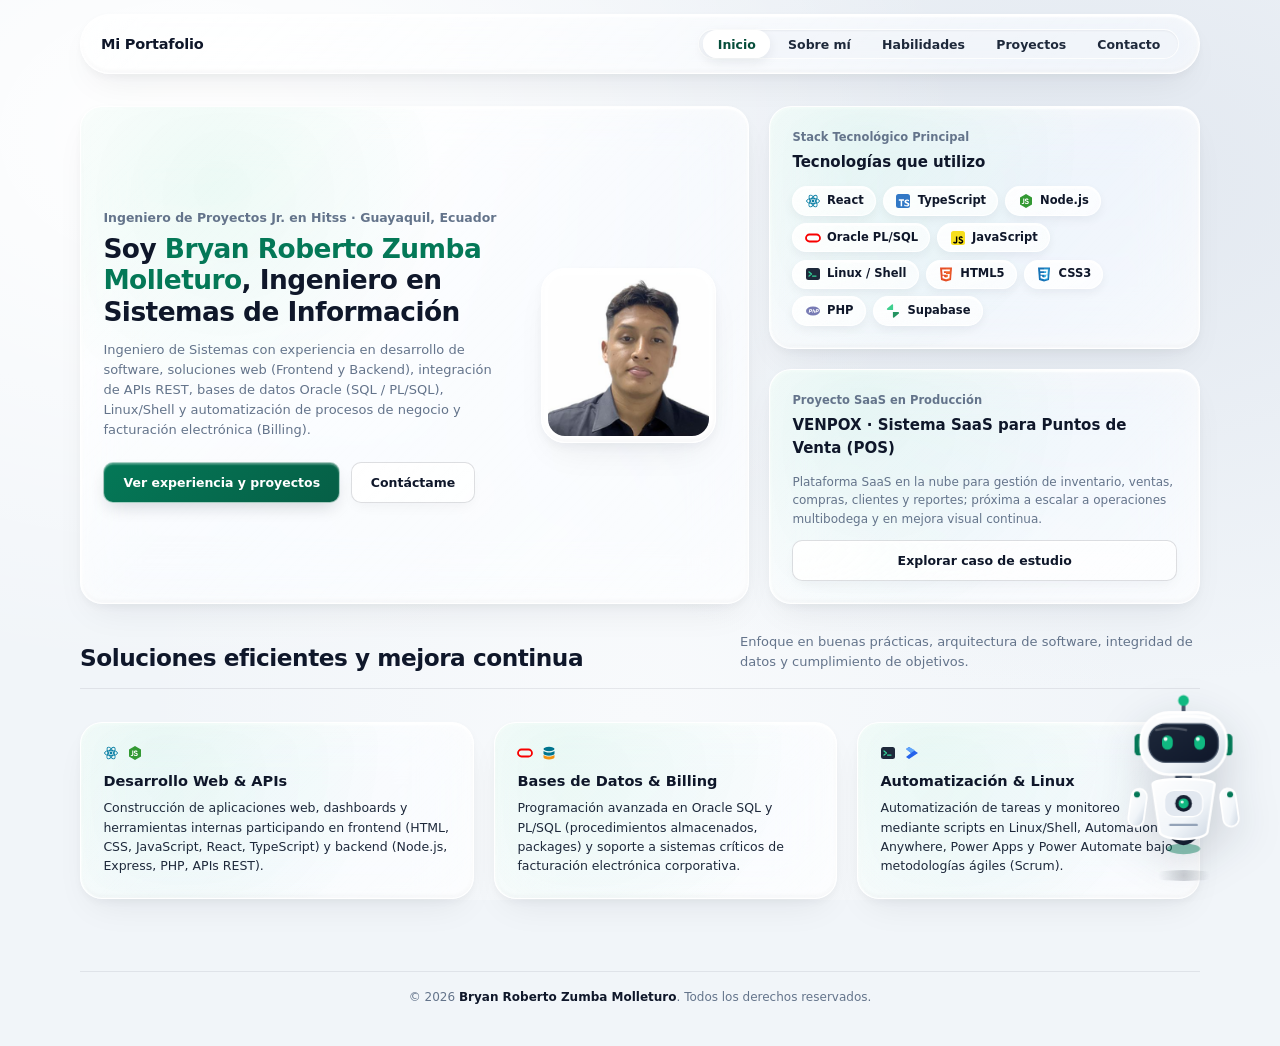
==== commit 6b341473: "Transicion entre navegacion de paginas" ====
--- a/index.html
+++ b/index.html
@@ -5,6 +5,7 @@
   <meta charset="UTF-8">
   <meta name="viewport" content="width=device-width, initial-scale=1.0">
   <title>Inicio | Bryan Zumba - Ingeniero en Sistemas</title>
+  <link rel="icon" type="image/svg+xml" href="assets/img/favicon.svg">
   <!-- Hojas de estilo compartidas en todas las páginas -->
   <link rel="stylesheet" href="css/global.css">
   <link rel="stylesheet" href="css/pages.css">
--- a/css/global.css
+++ b/css/global.css
@@ -88,6 +88,35 @@
 
 html {
   scroll-behavior: smooth;
+  scrollbar-width: thin;
+  scrollbar-color: rgba(4, 120, 87, 0.35) transparent;
+}
+
+::selection {
+  background: rgba(4, 120, 87, 0.16);
+  color: var(--color-secondary);
+}
+
+::-webkit-scrollbar {
+  width: 8px;
+  height: 8px;
+}
+
+::-webkit-scrollbar-track {
+  background: transparent;
+}
+
+::-webkit-scrollbar-thumb {
+  background: rgba(15, 23, 42, 0.18);
+  border-radius: 999px;
+  border: 2px solid transparent;
+  background-clip: content-box;
+}
+
+::-webkit-scrollbar-thumb:hover {
+  background: rgba(4, 120, 87, 0.45);
+  border: 2px solid transparent;
+  background-clip: content-box;
 }
 
 body {
@@ -110,6 +139,24 @@
 
 main {
   flex: 1;
+  animation: pageEnter 0.28s cubic-bezier(0.22, 1, 0.36, 1);
+}
+
+@keyframes pageEnter {
+  from {
+    opacity: 0;
+    transform: translateY(6px);
+  }
+  to {
+    opacity: 1;
+    transform: translateY(0);
+  }
+}
+
+body.page-leaving main {
+  opacity: 0;
+  transform: translateY(4px);
+  transition: opacity 0.16s ease, transform 0.16s ease;
 }
 
 img {
@@ -203,6 +250,16 @@
 i.icon-chevron-right {
   -webkit-mask-image: url("data:image/svg+xml,%3Csvg xmlns='http://www.w3.org/2000/svg' viewBox='0 0 24 24' fill='none' stroke='black' stroke-width='2.4' stroke-linecap='round' stroke-linejoin='round'%3E%3Cpath d='m9 18 6-6-6-6'/%3E%3C/svg%3E");
   mask-image: url("data:image/svg+xml,%3Csvg xmlns='http://www.w3.org/2000/svg' viewBox='0 0 24 24' fill='none' stroke='black' stroke-width='2.4' stroke-linecap='round' stroke-linejoin='round'%3E%3Cpath d='m9 18 6-6-6-6'/%3E%3C/svg%3E");
+}
+
+i.icon-download {
+  -webkit-mask-image: url("data:image/svg+xml,%3Csvg xmlns='http://www.w3.org/2000/svg' viewBox='0 0 24 24' fill='none' stroke='black' stroke-width='2.2' stroke-linecap='round' stroke-linejoin='round'%3E%3Cpath d='M12 3v12m0 0l-4-4m4 4l4-4M4 17v2a2 2 0 0 0 2 2h12a2 2 0 0 0 2-2v-2'/%3E%3C/svg%3E");
+  mask-image: url("data:image/svg+xml,%3Csvg xmlns='http://www.w3.org/2000/svg' viewBox='0 0 24 24' fill='none' stroke='black' stroke-width='2.2' stroke-linecap='round' stroke-linejoin='round'%3E%3Cpath d='M12 3v12m0 0l-4-4m4 4l4-4M4 17v2a2 2 0 0 0 2 2h12a2 2 0 0 0 2-2v-2'/%3E%3C/svg%3E");
+}
+
+i.icon-check {
+  -webkit-mask-image: url("data:image/svg+xml,%3Csvg xmlns='http://www.w3.org/2000/svg' viewBox='0 0 24 24' fill='none' stroke='black' stroke-width='2.4' stroke-linecap='round' stroke-linejoin='round'%3E%3Cpolyline points='20 6 9 17 4 12'/%3E%3C/svg%3E");
+  mask-image: url("data:image/svg+xml,%3Csvg xmlns='http://www.w3.org/2000/svg' viewBox='0 0 24 24' fill='none' stroke='black' stroke-width='2.4' stroke-linecap='round' stroke-linejoin='round'%3E%3Cpolyline points='20 6 9 17 4 12'/%3E%3C/svg%3E");
 }
 
 /* Logos vectoriales a color para cada tecnología (<i class="tech-logo ..."></i>) */
@@ -599,14 +656,74 @@
   display: flex;
   justify-content: space-between;
   align-items: center;
+  gap: 0.75rem;
   padding: 0.25rem 0.5rem 0.65rem 0.5rem;
+}
+
+.lightbox-meta {
+  display: flex;
+  align-items: center;
+  gap: 0.5rem;
+  min-width: 0;
+}
+
+.lightbox-counter {
+  font-size: 11px;
+  font-weight: 700;
+  color: var(--color-primary-dark);
+  background: rgba(4, 120, 87, 0.1);
+  padding: 0.15rem 0.55rem;
+  border-radius: 999px;
+  flex-shrink: 0;
 }
 
 .lightbox-caption {
   font-size: 13px;
   font-weight: 700;
   color: var(--color-secondary);
-}
+  white-space: nowrap;
+  overflow: hidden;
+  text-overflow: ellipsis;
+}
+
+.lightbox-stage {
+  position: relative;
+  display: flex;
+  align-items: center;
+  justify-content: center;
+}
+
+.lightbox-nav {
+  position: absolute;
+  top: 50%;
+  transform: translateY(-50%);
+  z-index: 3;
+  width: 36px;
+  height: 36px;
+  border-radius: 50%;
+  background: rgba(255, 255, 255, 0.9);
+  backdrop-filter: blur(10px);
+  -webkit-backdrop-filter: blur(10px);
+  border: 1px solid rgba(15, 23, 42, 0.12);
+  box-shadow: 0 6px 16px rgba(15, 23, 42, 0.16);
+  color: var(--color-secondary);
+  display: inline-flex;
+  align-items: center;
+  justify-content: center;
+  cursor: pointer;
+  transition: var(--transition);
+}
+
+.lightbox-nav:hover {
+  background: var(--color-primary);
+  color: #ffffff;
+  border-color: var(--color-primary);
+  transform: translateY(-50%) scale(1.06);
+}
+
+.lightbox-nav.prev { left: 0.65rem; }
+.lightbox-nav.next { right: 0.65rem; }
+.lightbox-nav[hidden] { display: none; }
 
 .lightbox-close {
   width: 32px;
@@ -644,6 +761,42 @@
   color: var(--color-text-muted);
   background: rgba(255, 255, 255, 0.7);
   border-radius: 8px;
+}
+
+/* --------------------------------------------------------------------------
+   8.5. NOTIFICACIÓN FLOTANTE (GLASS TOAST)
+   -------------------------------------------------------------------------- */
+.glass-toast {
+  position: fixed;
+  bottom: 24px;
+  left: 24px;
+  z-index: 1050;
+  display: inline-flex;
+  align-items: center;
+  gap: 0.5rem;
+  padding: 0.65rem 1rem;
+  border-radius: 12px;
+  background: var(--glass-surface-hover);
+  backdrop-filter: var(--glass-blur);
+  -webkit-backdrop-filter: var(--glass-blur);
+  border: 1px solid var(--glass-border-outer);
+  box-shadow: var(--glass-rim-3d-hover);
+  color: var(--color-secondary);
+  font-size: 12px;
+  font-weight: 600;
+  opacity: 0;
+  transform: translateY(12px) scale(0.96);
+  pointer-events: none;
+  transition: opacity 0.24s ease, transform 0.28s cubic-bezier(0.22, 1, 0.36, 1);
+}
+
+.glass-toast.visible {
+  opacity: 1;
+  transform: translateY(0) scale(1);
+}
+
+.glass-toast i.icon {
+  color: var(--color-primary);
 }
 
 /* --------------------------------------------------------------------------
@@ -707,7 +860,6 @@
 .robot-antenna-group,
 .robot-torso-group,
 .robot-arms-group {
-  transition: transform 0.09s ease-out;
   will-change: transform;
   transform-origin: center;
 }
@@ -813,13 +965,16 @@
   .nav-menu {
     display: flex !important;
     flex-direction: row;
+    flex-wrap: wrap;
+    justify-content: center;
     position: static;
     width: auto;
+    max-width: 100%;
     background: rgba(241, 245, 249, 0.65);
     backdrop-filter: none;
     -webkit-backdrop-filter: none;
     border: 1px solid rgba(255, 255, 255, 0.85);
-    border-radius: 999px;
+    border-radius: 18px;
     padding: 0.18rem;
     box-shadow: none;
     gap: 0.12rem;
@@ -827,8 +982,19 @@
 
   .nav-link {
     font-size: 10.8px;
-    padding: 0.32rem 0.58rem;
+    padding: 0.32rem 0.55rem;
     white-space: nowrap;
+  }
+
+  .glass-toast {
+    left: 50%;
+    bottom: 16px;
+    transform: translate(-50%, 12px) scale(0.96);
+    max-width: 88vw;
+  }
+
+  .glass-toast.visible {
+    transform: translate(-50%, 0) scale(1);
   }
 
   .btn {
@@ -864,3 +1030,37 @@
     text-align: center;
   }
 }
+
+@media (max-width: 380px) {
+  .nav-link {
+    font-size: 10px;
+    padding: 0.28rem 0.44rem;
+  }
+}
+
+/* --------------------------------------------------------------------------
+   10. ACCESIBILIDAD: RESPETAR PREFERENCIA DE MOVIMIENTO REDUCIDO
+   -------------------------------------------------------------------------- */
+@media (prefers-reduced-motion: reduce) {
+  html {
+    scroll-behavior: auto;
+  }
+
+  main,
+  .robot-full-svg,
+  .robot-ground-shadow {
+    animation: none !important;
+  }
+
+  .reveal-item {
+    opacity: 1 !important;
+    transform: none !important;
+    transition: none !important;
+  }
+
+  *,
+  *::before,
+  *::after {
+    transition-duration: 0.01ms !important;
+  }
+}
--- a/css/pages.css
+++ b/css/pages.css
@@ -15,6 +15,7 @@
 .contact-form-card {
   position: relative;
   overflow: hidden;
+  min-width: 0;
   background: var(--glass-surface);
   backdrop-filter: var(--glass-blur);
   -webkit-backdrop-filter: var(--glass-blur);
@@ -139,6 +140,7 @@
   display: flex;
   flex-direction: column;
   gap: 1.25rem;
+  min-width: 0;
 }
 
 .bento-card {
@@ -399,6 +401,7 @@
   display: flex;
   flex-direction: column;
   justify-content: center;
+  min-width: 0;
   border-right: 1px solid rgba(255, 255, 255, 0.85);
 }
 
@@ -453,6 +456,7 @@
   border: 1px solid rgba(255, 255, 255, 0.95);
   box-shadow: 0 8px 20px rgba(15, 23, 42, 0.06);
   overflow: hidden;
+  touch-action: pan-y;
 }
 
 .carousel-track {
@@ -622,6 +626,7 @@
   display: flex;
   flex-direction: column;
   justify-content: center;
+  min-width: 0;
 }
 
 .project-kicker {
